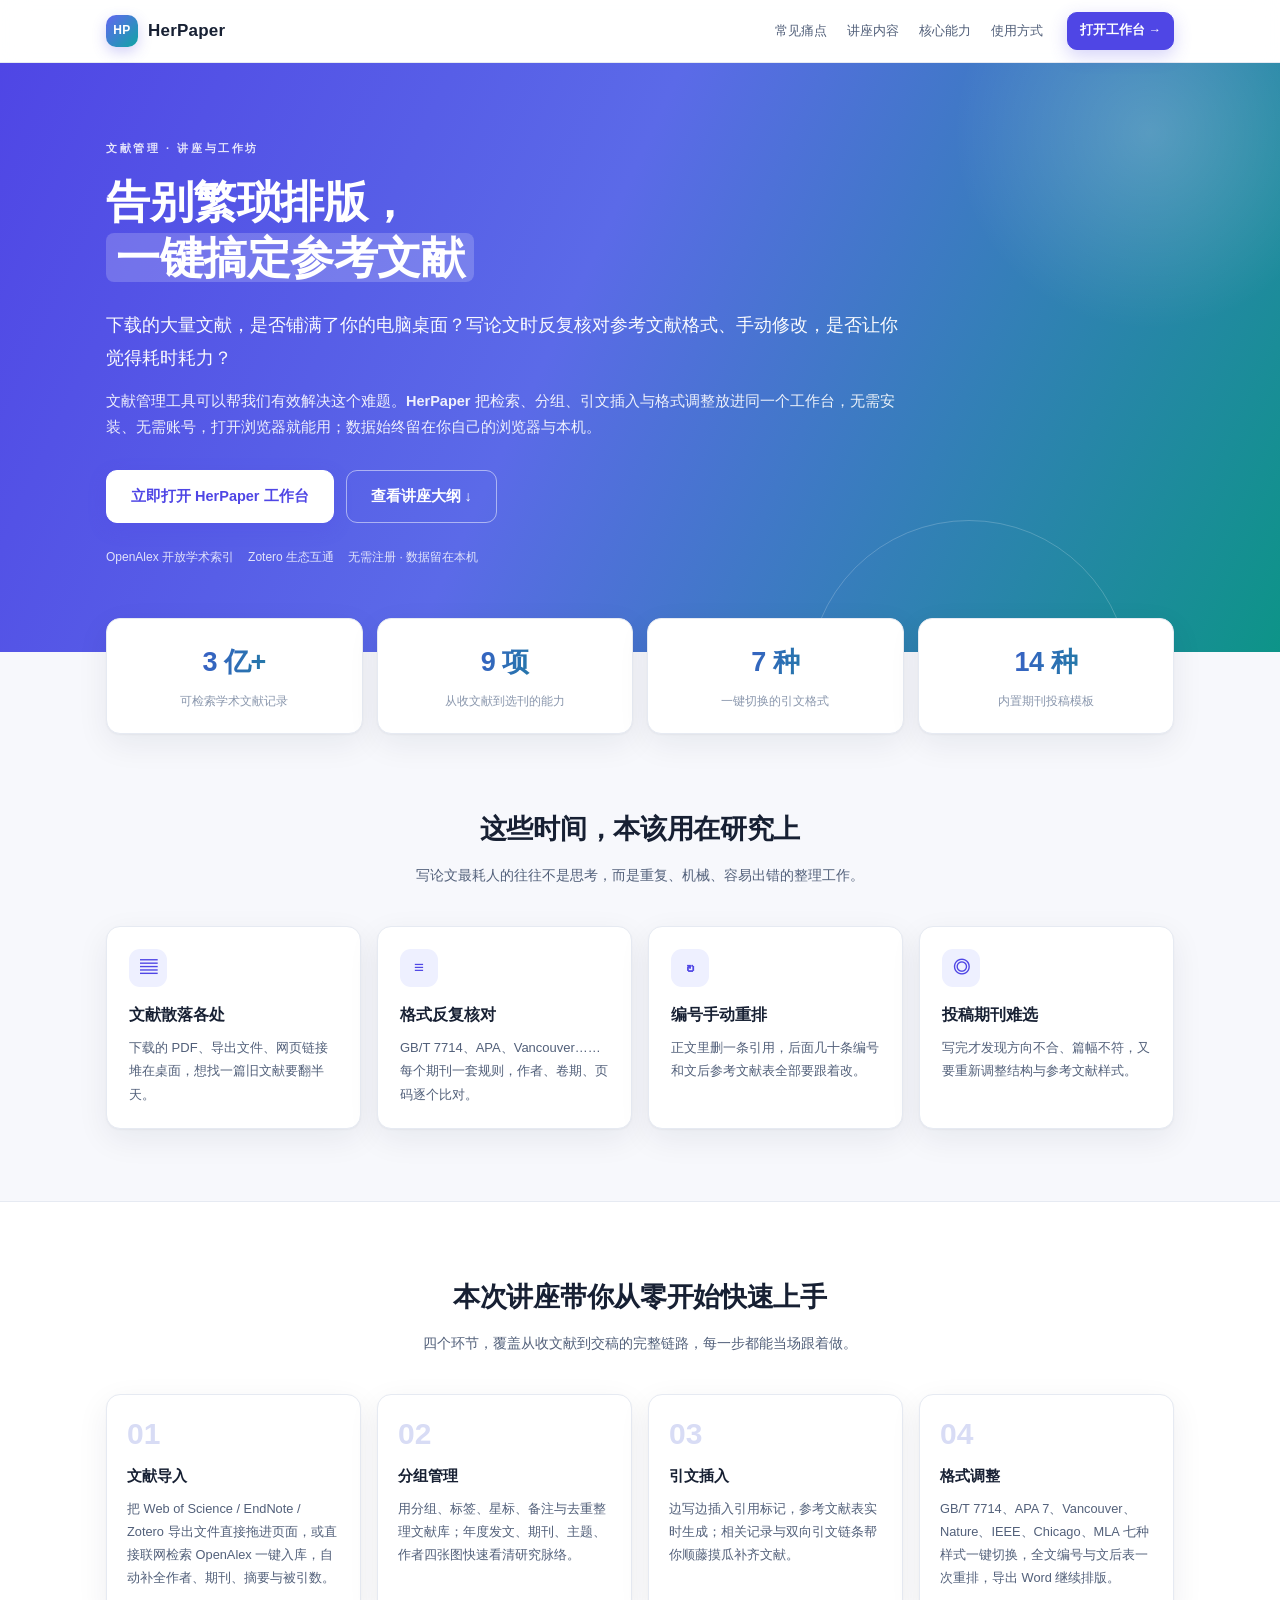
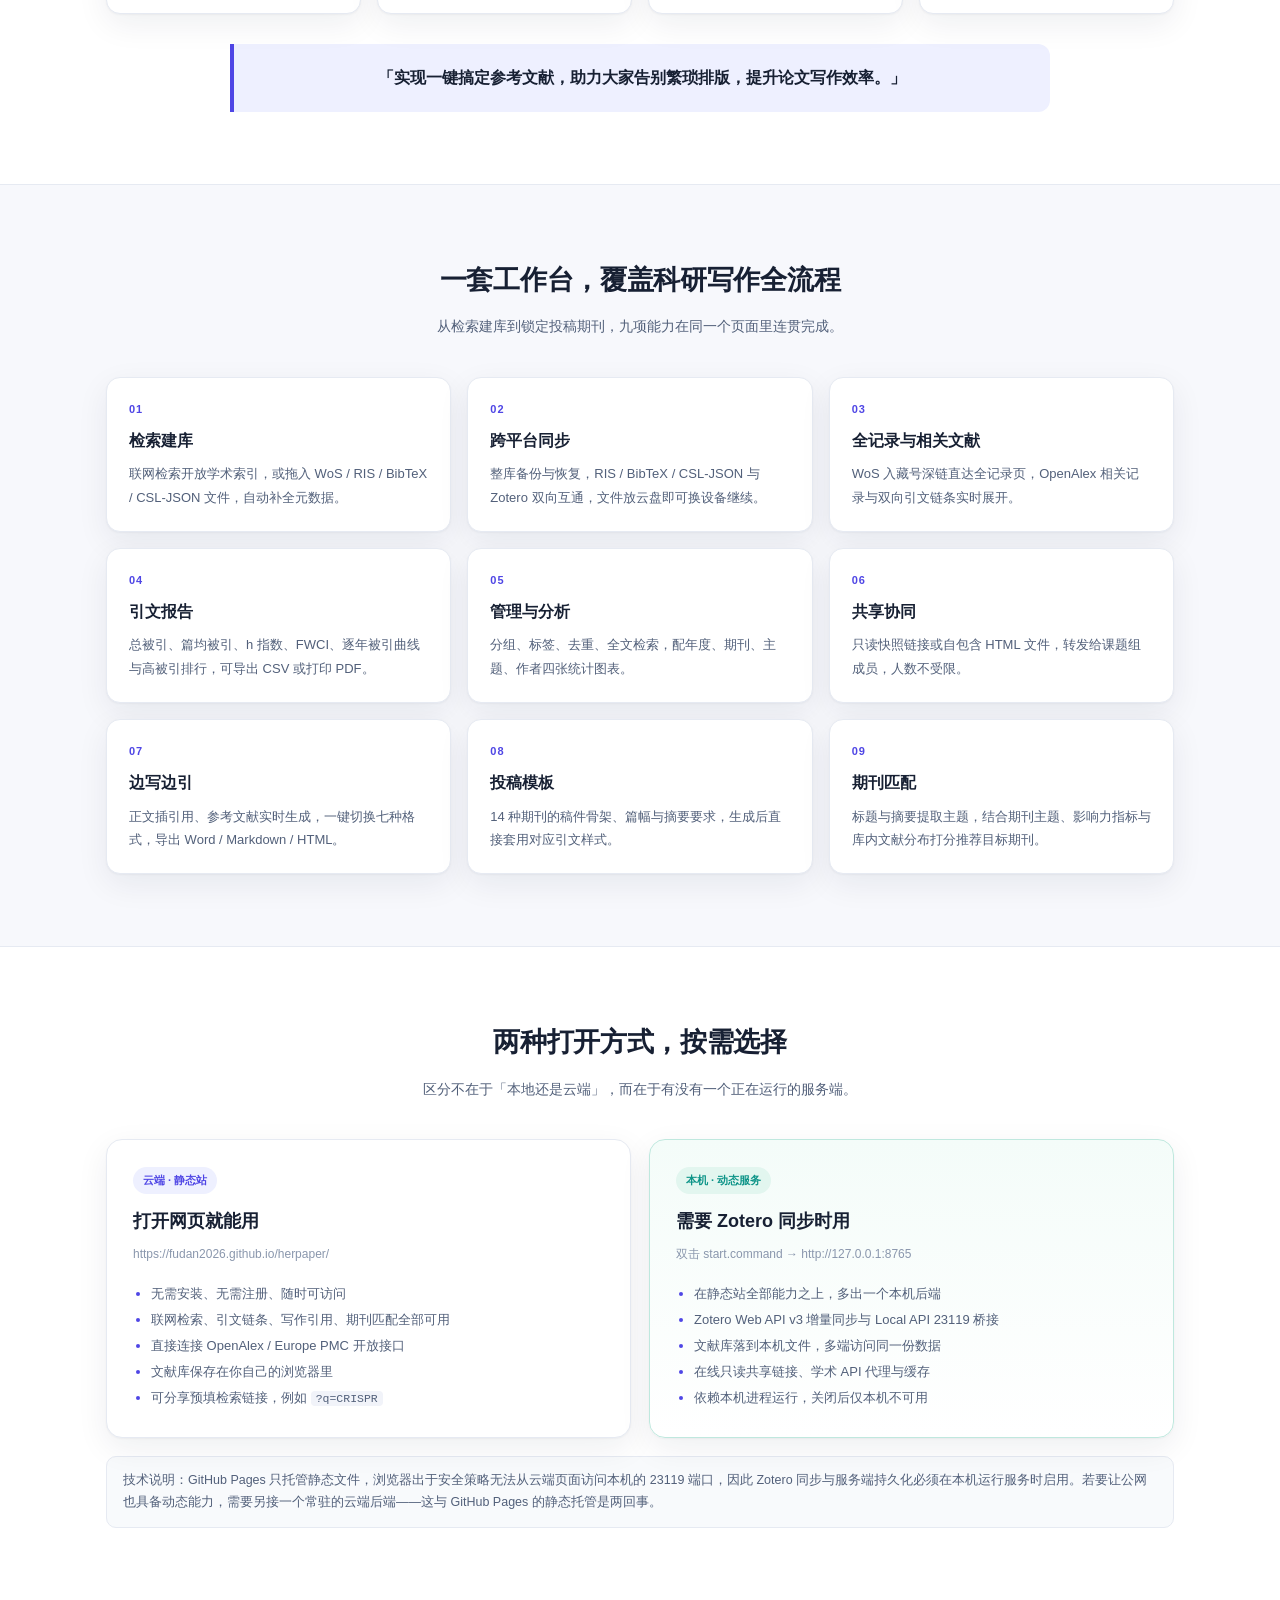
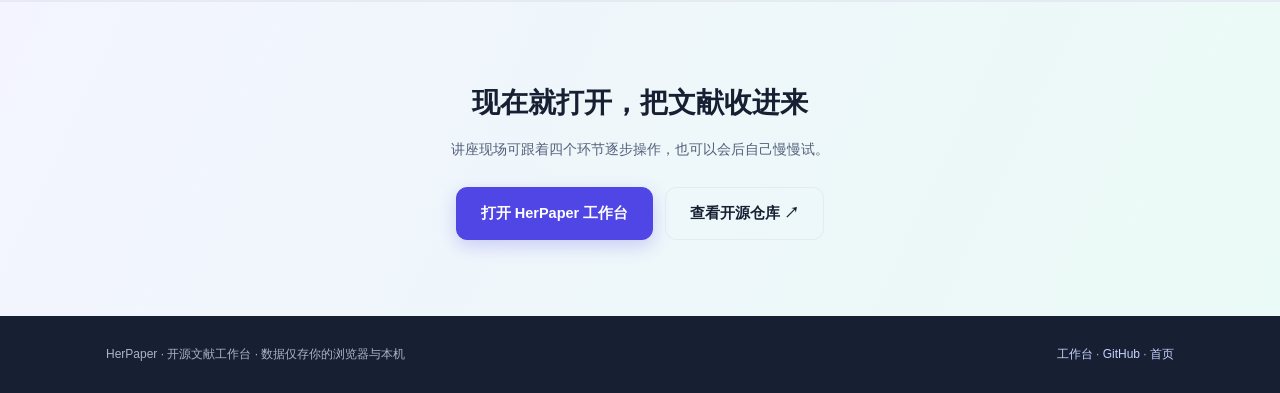
==== promo.html @ 25a781a9 "HerPaper promo landing page for the literature-management workshop + app entry link" ====
<!DOCTYPE html>
<html lang="zh-CN">
<head>
<meta charset="utf-8">
<meta name="viewport" content="width=device-width,initial-scale=1">
<title>HerPaper · 一键搞定参考文献</title>
<meta name="description" content="HerPaper 文献管理工作台：从零上手文献导入、分组管理、引文插入与格式调整，一键搞定参考文献，告别繁琐排版。">
<meta property="og:title" content="HerPaper · 一键搞定参考文献">
<meta property="og:description" content="讲座与工作坊：从零上手文献导入、分组管理、引文插入与格式调整。">
<meta property="og:type" content="website">
<link rel="stylesheet" href="promo.css">
</head>
<body>

<header class="nav">
  <div class="nav-in">
    <div class="brand"><span class="mark">HP</span> HerPaper</div>
    <nav class="nav-links">
      <a href="#pain">常见痛点</a><a href="#workshop">讲座内容</a><a href="#features">核心能力</a><a href="#modes">使用方式</a>
    </nav>
    <a class="btn primary small" href="index.html">打开工作台 →</a>
  </div>
</header>

<section class="hero">
  <div class="wrap">
    <div class="eyebrow">文献管理 · 讲座与工作坊</div>
    <h1>告别繁琐排版，<br><em>一键搞定参考文献</em></h1>
    <p class="lead">下载的大量文献，是否铺满了你的电脑桌面？写论文时反复核对参考文献格式、手动修改，是否让你觉得耗时耗力？</p>
    <p class="hero-desc">文献管理工具可以帮我们有效解决这个难题。<b>HerPaper</b> 把检索、分组、引文插入与格式调整放进同一个工作台，无需安装、无需账号，打开浏览器就能用；数据始终留在你自己的浏览器与本机。</p>
    <div class="cta-row">
      <a class="btn primary big" href="index.html">立即打开 HerPaper 工作台</a>
      <a class="btn ghost big" href="#workshop">查看讲座大纲 ↓</a>
    </div>
    <div class="trust">
      <span>OpenAlex 开放学术索引</span><span>Zotero 生态互通</span><span>无需注册 · 数据留在本机</span>
    </div>
  </div>
</section>

<div class="wrap stats reveal">
  <div class="stat"><b>3 亿+</b><span>可检索学术文献记录</span></div>
  <div class="stat"><b>9 项</b><span>从收文献到选刊的能力</span></div>
  <div class="stat"><b>7 种</b><span>一键切换的引文格式</span></div>
  <div class="stat"><b>14 种</b><span>内置期刊投稿模板</span></div>
</div>

<section class="section" id="pain">
  <div class="wrap">
    <div class="section-head reveal">
      <h2>这些时间，本该用在研究上</h2>
      <p>写论文最耗人的往往不是思考，而是重复、机械、容易出错的整理工作。</p>
    </div>
    <div class="grid4">
      <div class="card reveal"><div class="ic">▤</div><h3>文献散落各处</h3><p>下载的 PDF、导出文件、网页链接堆在桌面，想找一篇旧文献要翻半天。</p></div>
      <div class="card reveal"><div class="ic">≡</div><h3>格式反复核对</h3><p>GB/T 7714、APA、Vancouver……每个期刊一套规则，作者、卷期、页码逐个比对。</p></div>
      <div class="card reveal"><div class="ic">↻</div><h3>编号手动重排</h3><p>正文里删一条引用，后面几十条编号和文后参考文献表全部要跟着改。</p></div>
      <div class="card reveal"><div class="ic">◎</div><h3>投稿期刊难选</h3><p>写完才发现方向不合、篇幅不符，又要重新调整结构与参考文献样式。</p></div>
    </div>
  </div>
</section>

<section class="section alt" id="workshop">
  <div class="wrap">
    <div class="section-head reveal">
      <h2>本次讲座带你从零开始快速上手</h2>
      <p>四个环节，覆盖从收文献到交稿的完整链路，每一步都能当场跟着做。</p>
    </div>
    <div class="steps">
      <div class="step reveal"><div class="n">01</div><h3>文献导入</h3><p>把 Web of Science / EndNote / Zotero 导出文件直接拖进页面，或直接联网检索 OpenAlex 一键入库，自动补全作者、期刊、摘要与被引数。</p></div>
      <div class="step reveal"><div class="n">02</div><h3>分组管理</h3><p>用分组、标签、星标、备注与去重整理文献库；年度发文、期刊、主题、作者四张图快速看清研究脉络。</p></div>
      <div class="step reveal"><div class="n">03</div><h3>引文插入</h3><p>边写边插入引用标记，参考文献表实时生成；相关记录与双向引文链条帮你顺藤摸瓜补齐文献。</p></div>
      <div class="step reveal"><div class="n">04</div><h3>格式调整</h3><p>GB/T 7714、APA 7、Vancouver、Nature、IEEE、Chicago、MLA 七种样式一键切换，全文编号与文后表一次重排，导出 Word 继续排版。</p></div>
    </div>
    <div class="quote reveal">「实现一键搞定参考文献，助力大家告别繁琐排版，提升论文写作效率。」</div>
  </div>
</section>

<section class="section" id="features">
  <div class="wrap">
    <div class="section-head reveal">
      <h2>一套工作台，覆盖科研写作全流程</h2>
      <p>从检索建库到锁定投稿期刊，九项能力在同一个页面里连贯完成。</p>
    </div>
    <div class="grid3">
      <div class="card reveal"><div class="no">01</div><h3>检索建库</h3><p>联网检索开放学术索引，或拖入 WoS / RIS / BibTeX / CSL-JSON 文件，自动补全元数据。</p></div>
      <div class="card reveal"><div class="no">02</div><h3>跨平台同步</h3><p>整库备份与恢复，RIS / BibTeX / CSL-JSON 与 Zotero 双向互通，文件放云盘即可换设备继续。</p></div>
      <div class="card reveal"><div class="no">03</div><h3>全记录与相关文献</h3><p>WoS 入藏号深链直达全记录页，OpenAlex 相关记录与双向引文链条实时展开。</p></div>
      <div class="card reveal"><div class="no">04</div><h3>引文报告</h3><p>总被引、篇均被引、h 指数、FWCI、逐年被引曲线与高被引排行，可导出 CSV 或打印 PDF。</p></div>
      <div class="card reveal"><div class="no">05</div><h3>管理与分析</h3><p>分组、标签、去重、全文检索，配年度、期刊、主题、作者四张统计图表。</p></div>
      <div class="card reveal"><div class="no">06</div><h3>共享协同</h3><p>只读快照链接或自包含 HTML 文件，转发给课题组成员，人数不受限。</p></div>
      <div class="card reveal"><div class="no">07</div><h3>边写边引</h3><p>正文插引用、参考文献实时生成，一键切换七种格式，导出 Word / Markdown / HTML。</p></div>
      <div class="card reveal"><div class="no">08</div><h3>投稿模板</h3><p>14 种期刊的稿件骨架、篇幅与摘要要求，生成后直接套用对应引文样式。</p></div>
      <div class="card reveal"><div class="no">09</div><h3>期刊匹配</h3><p>标题与摘要提取主题，结合期刊主题、影响力指标与库内文献分布打分推荐目标期刊。</p></div>
    </div>
  </div>
</section>

<section class="section alt" id="modes">
  <div class="wrap">
    <div class="section-head reveal">
      <h2>两种打开方式，按需选择</h2>
      <p>区分不在于「本地还是云端」，而在于有没有一个正在运行的服务端。</p>
    </div>
    <div class="compare">
      <div class="mode reveal">
        <span class="tag">云端 · 静态站</span>
        <h3>打开网页就能用</h3>
        <div class="url">https://fudan2026.github.io/herpaper/</div>
        <ul>
          <li>无需安装、无需注册、随时可访问</li>
          <li>联网检索、引文链条、写作引用、期刊匹配全部可用</li>
          <li>直接连接 OpenAlex / Europe PMC 开放接口</li>
          <li>文献库保存在你自己的浏览器里</li>
          <li>可分享预填检索链接，例如 <code>?q=CRISPR</code></li>
        </ul>
      </div>
      <div class="mode local reveal">
        <span class="tag">本机 · 动态服务</span>
        <h3>需要 Zotero 同步时用</h3>
        <div class="url">双击 start.command → http://127.0.0.1:8765</div>
        <ul>
          <li>在静态站全部能力之上，多出一个本机后端</li>
          <li>Zotero Web API v3 增量同步与 Local API 23119 桥接</li>
          <li>文献库落到本机文件，多端访问同一份数据</li>
          <li>在线只读共享链接、学术 API 代理与缓存</li>
          <li>依赖本机进程运行，关闭后仅本机不可用</li>
        </ul>
      </div>
    </div>
    <div class="note reveal">技术说明：GitHub Pages 只托管静态文件，浏览器出于安全策略无法从云端页面访问本机的 23119 端口，因此 Zotero 同步与服务端持久化必须在本机运行服务时启用。若要让公网也具备动态能力，需要另接一个常驻的云端后端——这与 GitHub Pages 的静态托管是两回事。</div>
  </div>
</section>

<section class="final">
  <div class="wrap">
    <h2>现在就打开，把文献收进来</h2>
    <p>讲座现场可跟着四个环节逐步操作，也可以会后自己慢慢试。</p>
    <div class="cta-row">
      <a class="btn primary big" href="index.html">打开 HerPaper 工作台</a>
      <a class="btn ghost big" href="https://github.com/Fudan2026/herpaper">查看开源仓库 ↗</a>
    </div>
  </div>
</section>

<footer>
  <div class="wrap">
    <span>HerPaper · 开源文献工作台 · 数据仅存你的浏览器与本机</span>
    <span><a href="index.html">工作台</a> · <a href="https://github.com/Fudan2026/herpaper">GitHub</a> · <a href="https://fudan2026.github.io/herpaper/">首页</a></span>
  </div>
</footer>

<script>
(function(){
  var els = document.querySelectorAll('.reveal');
  if (!('IntersectionObserver' in window)) { els.forEach(function(e){e.classList.add('in');}); return; }
  var io = new IntersectionObserver(function(entries){
    entries.forEach(function(en){
      if (en.isIntersecting) { en.target.classList.add('in'); io.unobserve(en.target); }
    });
  }, {threshold:0.12, rootMargin:'0px 0px -30px 0px'});
  els.forEach(function(e,i){ e.style.transitionDelay = (i%4)*60 + 'ms'; io.observe(e); });
  var nav = document.querySelector('.nav');
  window.addEventListener('scroll', function(){ nav.style.boxShadow = window.scrollY > 20 ? '0 8px 24px rgba(20,30,60,.08)' : 'none'; }, {passive:true});
})();
</script>
</body>
</html>
---- promo.css ----
:root{
  --bg:#f7f8fc; --panel:#ffffff; --ink:#172033; --ink2:#52607a; --muted:#8a97ad;
  --line:#e6eaf2; --brand:#4f46e5; --brand2:#0d9488; --brand-soft:#eef0ff;
  --shadow:0 1px 2px rgba(20,30,60,.04),0 10px 32px rgba(20,30,60,.07);
  --radius:14px;
}
*{box-sizing:border-box}
html{scroll-behavior:smooth}
body{margin:0;background:var(--bg);color:var(--ink);font-family:-apple-system,BlinkMacSystemFont,"SF Pro SC","PingFang SC","Microsoft YaHei",Arial,sans-serif;font-size:15px;line-height:1.75;-webkit-font-smoothing:antialiased}
a{color:inherit;text-decoration:none}
code{background:#f1f3f9;border-radius:4px;padding:1px 5px;font-size:11.5px}
.wrap{max-width:1120px;margin:0 auto;padding:0 26px}

/* nav */
.nav{position:sticky;top:0;z-index:20;background:rgba(255,255,255,.9);backdrop-filter:blur(14px);border-bottom:1px solid var(--line)}
.nav-in{max-width:1120px;margin:0 auto;padding:12px 26px;display:flex;align-items:center;gap:24px}
.brand{display:flex;align-items:center;gap:10px;font-weight:750;font-size:17px;letter-spacing:.2px}
.mark{width:32px;height:32px;border-radius:10px;background:linear-gradient(135deg,#6366f1,#0ea5a4);color:#fff;display:grid;place-items:center;font-size:12px;font-weight:800;letter-spacing:.5px;box-shadow:0 5px 14px rgba(79,70,229,.25)}
.nav-links{display:flex;gap:20px;margin-left:auto;font-size:13px;color:var(--ink2)}
.nav-links a:hover{color:var(--brand)}
.btn{display:inline-flex;align-items:center;justify-content:center;gap:7px;border:1px solid var(--line);background:#fff;border-radius:10px;padding:9px 16px;font-size:13px;font-weight:650;cursor:pointer;transition:.18s;white-space:nowrap}
.btn:hover{transform:translateY(-1px);border-color:#c7cdf5;box-shadow:var(--shadow)}
.btn.primary{background:var(--brand);border-color:var(--brand);color:#fff;box-shadow:0 6px 18px rgba(79,70,229,.24)}
.btn.primary:hover{background:#4338ca}
.btn.ghost{background:transparent}
.btn.big{padding:13px 24px;font-size:14.5px;border-radius:11px}
.btn.small{padding:7px 12px;font-size:12.5px}

/* hero */
.hero{position:relative;overflow:hidden;background:linear-gradient(115deg,#4f46e5 0%,#5b6ae8 44%,#0d9488 100%);color:#fff;padding:76px 0 84px}
.hero::after{content:"";position:absolute;right:-80px;top:-140px;width:420px;height:420px;border-radius:50%;background:radial-gradient(circle,rgba(255,255,255,.20),transparent 66%)}
.hero::before{content:"";position:absolute;right:150px;bottom:-190px;width:320px;height:320px;border-radius:50%;border:1px solid rgba(255,255,255,.20)}
.hero .wrap{position:relative;z-index:2}
.eyebrow{font-size:11px;letter-spacing:2.6px;font-weight:750;opacity:.85;margin-bottom:16px}
.hero h1{font-size:44px;line-height:1.28;margin:0 0 22px;font-weight:780;letter-spacing:-.5px}
.hero h1 em{font-style:normal;background:rgba(255,255,255,.19);padding:0 10px;border-radius:8px;box-decoration-break:clone}
.lead{font-size:18px;line-height:1.85;opacity:.97;max-width:800px;margin:0 0 14px;font-weight:550}
.hero-desc{font-size:14.5px;opacity:.9;max-width:790px;margin:0 0 30px}
.cta-row{display:flex;gap:12px;flex-wrap:wrap;margin-bottom:24px}
.hero .btn.ghost{border-color:rgba(255,255,255,.5);color:#fff}
.hero .btn.ghost:hover{background:rgba(255,255,255,.12)}
.hero .btn.primary{background:#fff;color:var(--brand);border-color:#fff}
.hero .btn.primary:hover{background:#f2f3ff}
.trust{font-size:12px;opacity:.82}
.trust span{margin-right:14px;white-space:nowrap}

/* stats */
.stats{display:grid;grid-template-columns:repeat(4,1fr);gap:14px;margin:-34px auto 0;position:relative;z-index:5;max-width:1120px}
.stat{background:#fff;border:1px solid var(--line);border-radius:var(--radius);padding:20px 18px;box-shadow:var(--shadow);text-align:center}
.stat b{display:block;font-size:27px;font-weight:780;letter-spacing:-.5px;background:linear-gradient(100deg,#4f46e5,#0d9488);-webkit-background-clip:text;background-clip:text;color:transparent}
.stat span{font-size:12px;color:var(--muted)}

/* sections */
.section{padding:72px 0}
.section.alt{background:#fff;border-top:1px solid var(--line);border-bottom:1px solid var(--line)}
.section-head{text-align:center;margin-bottom:38px}
.section-head h2,.section>h2{font-size:27px;font-weight:760;margin:0 0 10px;letter-spacing:-.3px}
.section-head p,.section>.sub{color:var(--ink2);font-size:14px;margin:0}
.section>.sub{margin-bottom:30px}
.grid4{display:grid;grid-template-columns:repeat(4,1fr);gap:16px}
.grid3{display:grid;grid-template-columns:repeat(3,1fr);gap:16px}
.card{background:#fff;border:1px solid var(--line);border-radius:var(--radius);padding:22px;box-shadow:var(--shadow);transition:.2s}
.card:hover{transform:translateY(-3px);border-color:#c7cdf5}
.card .ic{width:38px;height:38px;border-radius:11px;background:var(--brand-soft);color:var(--brand);display:grid;place-items:center;font-size:17px;font-weight:750;margin-bottom:14px}
.card h3{margin:0 0 8px;font-size:15.5px;font-weight:700}
.card p{margin:0;color:var(--ink2);font-size:13px;line-height:1.8}
.card .no{font-size:11px;font-weight:750;color:var(--brand);letter-spacing:1px;margin-bottom:8px}

/* steps */
.steps{display:grid;grid-template-columns:repeat(4,1fr);gap:16px;counter-reset:s}
.step{position:relative;background:#fff;border:1px solid var(--line);border-radius:var(--radius);padding:24px 20px;box-shadow:var(--shadow)}
.step .n{font-size:30px;font-weight:800;line-height:1;color:#d8dcf5;margin-bottom:14px}
.step h3{margin:0 0 8px;font-size:15px;font-weight:700}
.step p{margin:0;font-size:12.8px;color:var(--ink2);line-height:1.8}
.quote{margin:30px auto 0;max-width:820px;text-align:center;font-size:16px;font-weight:600;color:var(--ink);padding:20px 24px;background:var(--brand-soft);border-left:4px solid var(--brand);border-radius:0 12px 12px 0}

/* compare */
.compare{display:grid;grid-template-columns:1fr 1fr;gap:18px;margin-top:8px}
.mode{background:#fff;border:1px solid var(--line);border-radius:16px;padding:26px;box-shadow:var(--shadow)}
.mode.local{border-color:#bfe8de;background:linear-gradient(180deg,#f4fcf9,#fff)}
.mode .tag{display:inline-block;font-size:11px;font-weight:700;padding:4px 10px;border-radius:99px;background:var(--brand-soft);color:var(--brand);margin-bottom:12px}
.mode.local .tag{background:#e2f6ef;color:var(--brand2)}
.mode h3{margin:0 0 6px;font-size:18px;font-weight:730}
.mode .url{font-size:12px;color:var(--muted);word-break:break-all;margin-bottom:16px}
.mode ul{margin:0;padding-left:18px;color:var(--ink2);font-size:13px;line-height:2}
.mode li::marker{color:var(--brand)}
.note{margin-top:18px;padding:13px 16px;background:#f8fafc;border:1px solid var(--line);border-radius:10px;font-size:12.5px;color:var(--ink2)}

/* final cta */
.final{text-align:center;padding:76px 0;background:linear-gradient(115deg,#f3f4ff,#eafaf6);border-top:1px solid var(--line)}
.final h2{font-size:28px;margin:0 0 10px;font-weight:770}
.final p{color:var(--ink2);font-size:14px;margin:0 0 26px}
.final .cta-row{justify-content:center;margin:0}
footer{background:#172033;color:#aab4c8;padding:28px 0;font-size:12px}
footer .wrap{display:flex;justify-content:space-between;gap:16px;flex-wrap:wrap}
footer a{color:#c7d2fe}
footer a:hover{text-decoration:underline}

/* reveal */
.reveal{opacity:0;transform:translateY(16px);transition:opacity .55s ease,transform .55s ease}
.reveal.in{opacity:1;transform:none}
@media(prefers-reduced-motion:reduce){.reveal{opacity:1;transform:none;transition:none}}
@media(max-width:900px){
  .grid4,.stats,.steps{grid-template-columns:repeat(2,1fr)}
  .grid3,.compare{grid-template-columns:1fr}
  .hero h1{font-size:33px}
  .nav-links{display:none}
  .stats{margin-top:20px}
}
@media(max-width:560px){
  .grid4,.stats,.steps{grid-template-columns:1fr}
  .hero{padding:56px 0 70px}
  .hero h1{font-size:28px}
  .lead{font-size:16px}
  .section{padding:52px 0}
}
@media print{
  .nav,.final{display:none}
  .hero{background:#4f46e5!important;-webkit-print-color-adjust:exact;print-color-adjust:exact}
  .reveal{opacity:1!important;transform:none!important}
}
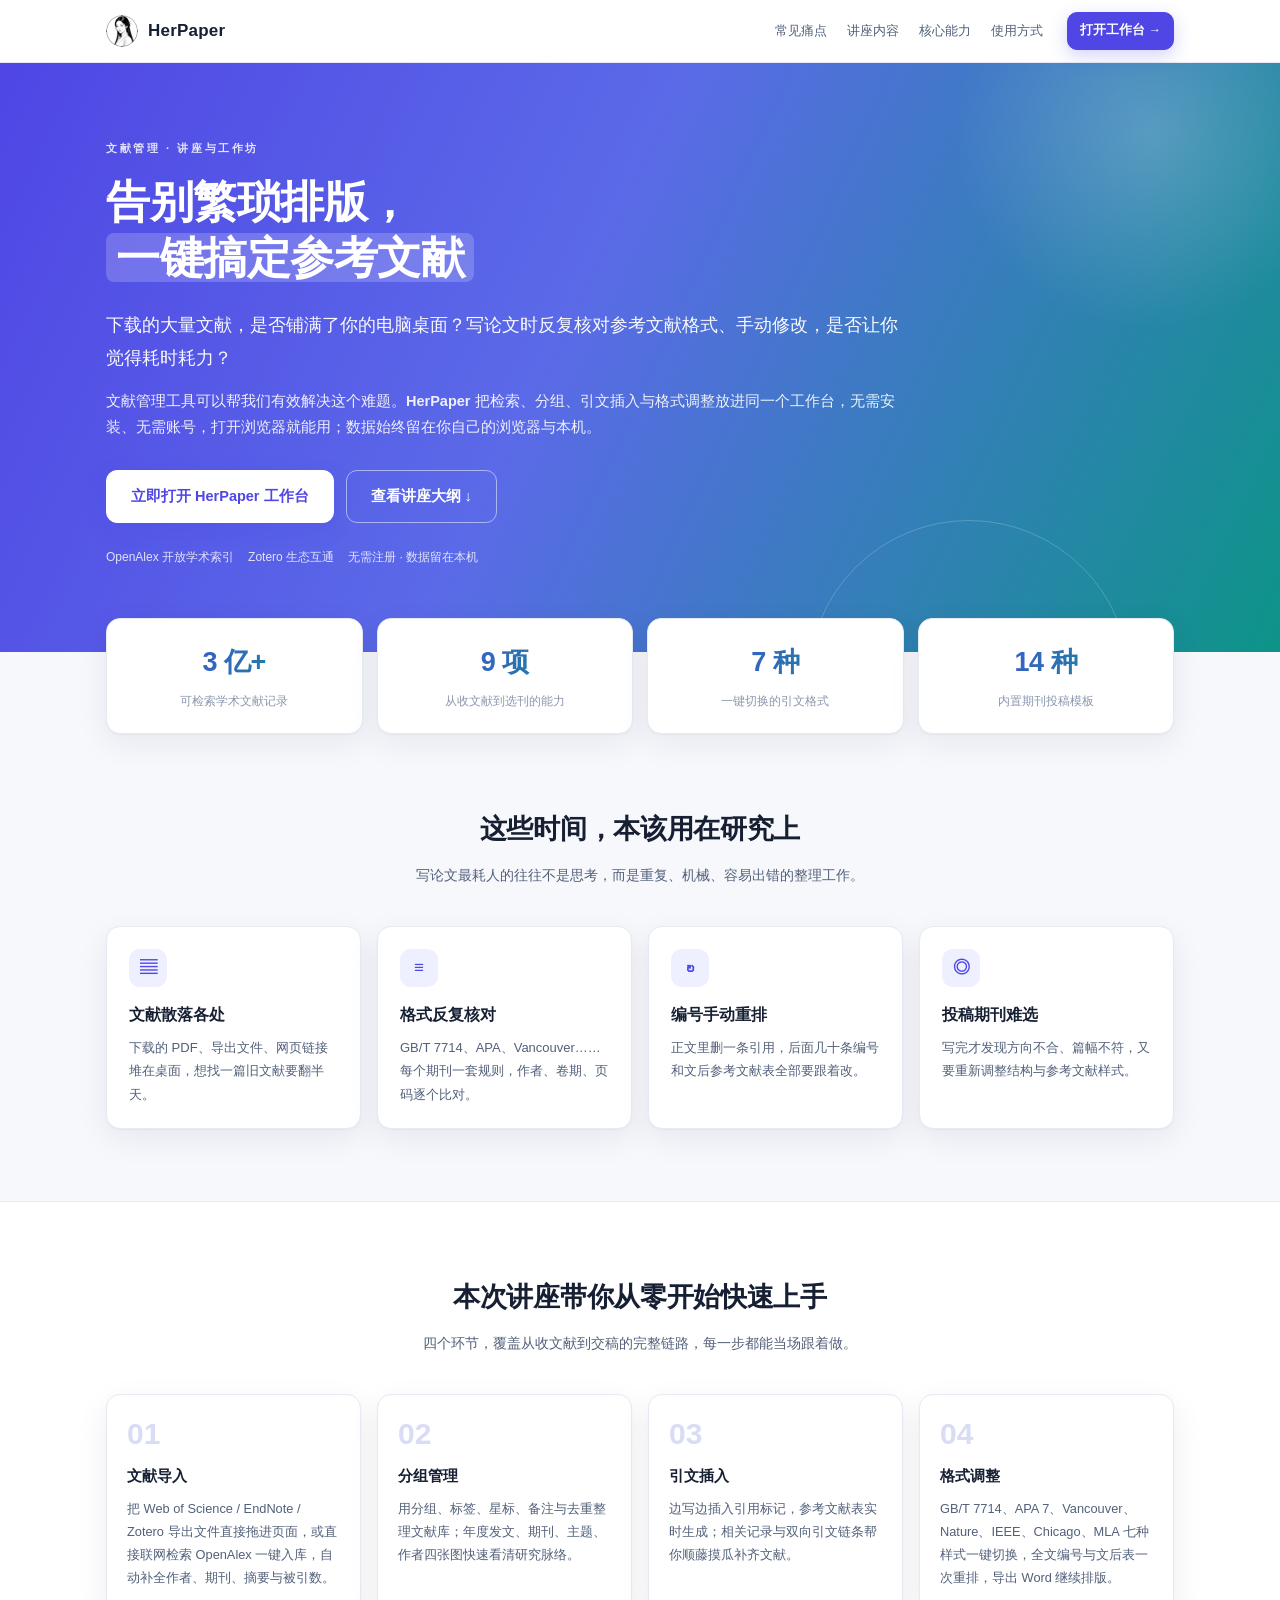
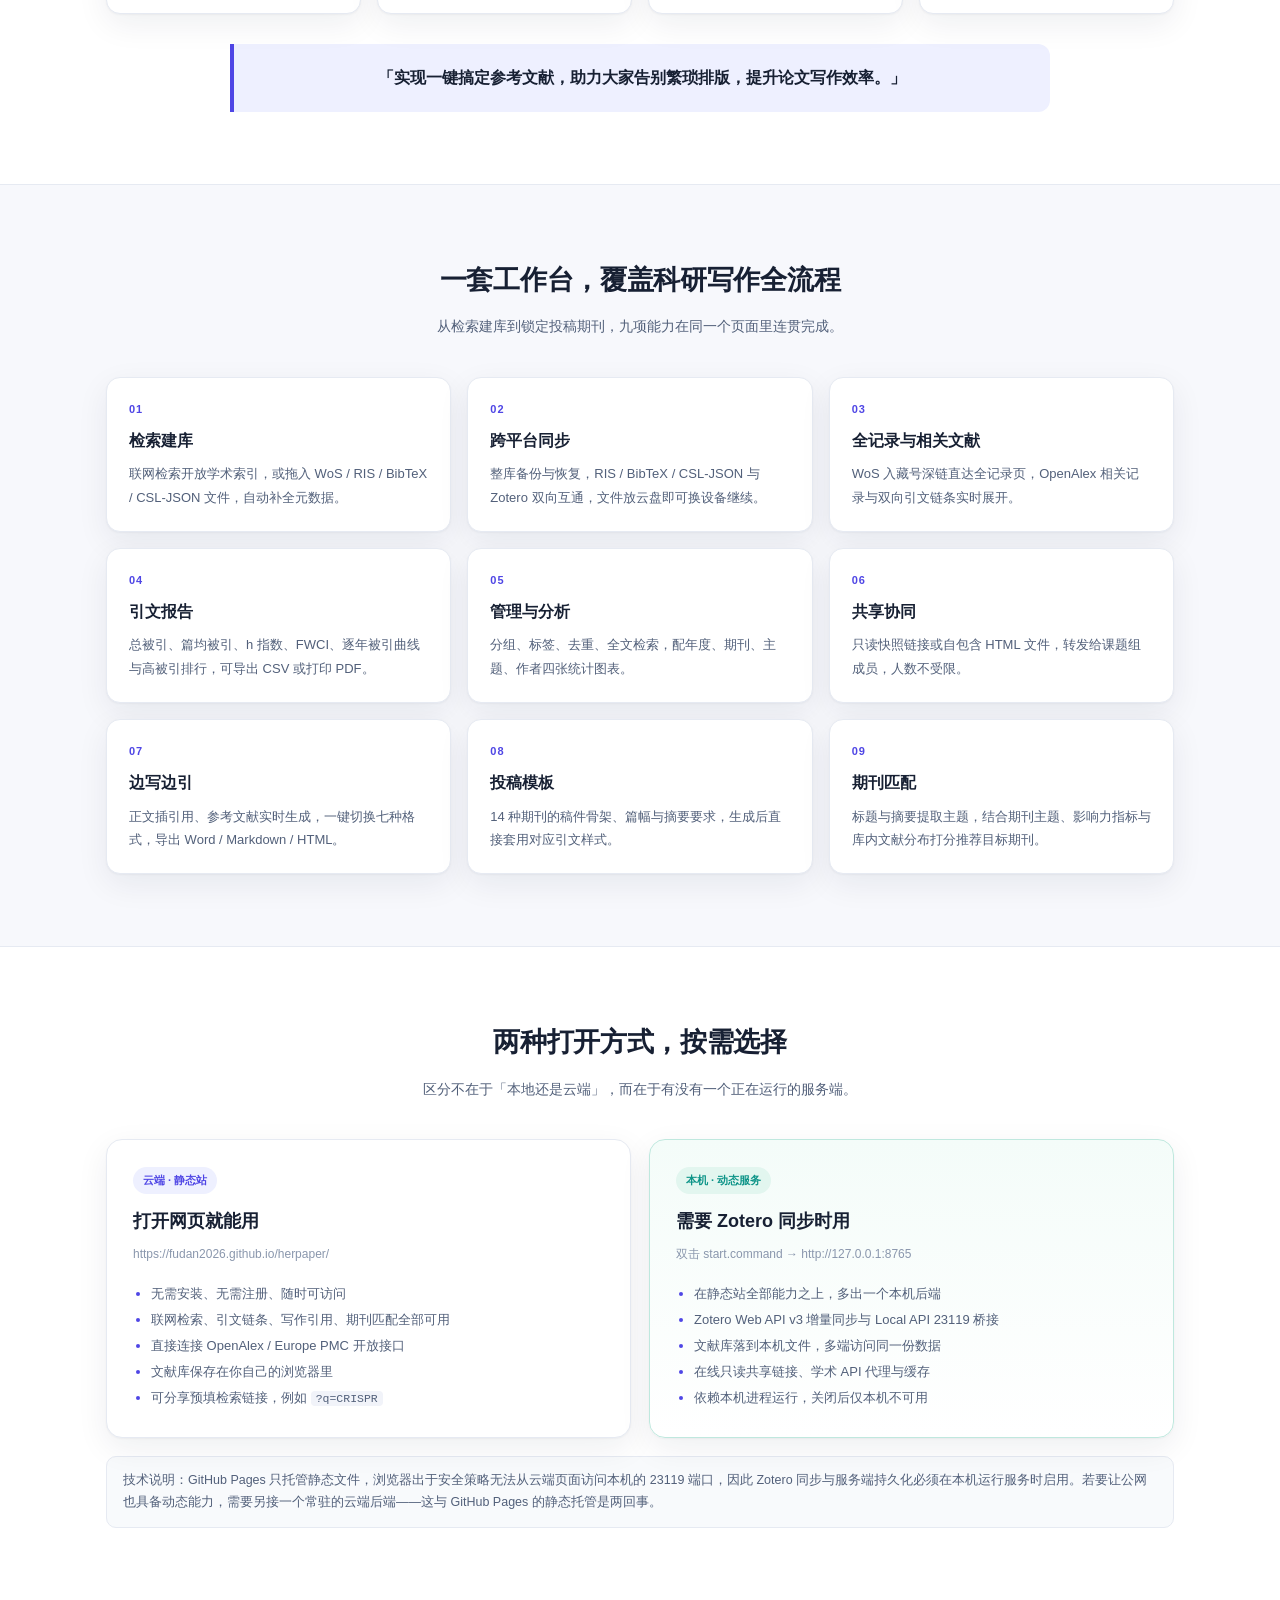
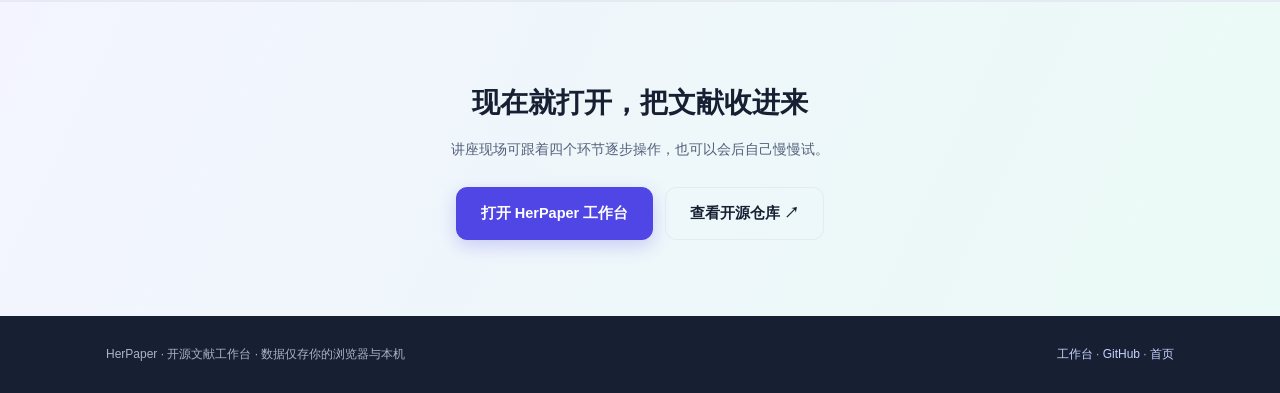
==== commit 5d8d8839: "HerPaper: final monochrome product icon (AI-generated portrait) on app and promo" ====
--- a/promo.html
+++ b/promo.html
@@ -9,12 +9,13 @@
 <meta property="og:description" content="讲座与工作坊：从零上手文献导入、分组管理、引文插入与格式调整。">
 <meta property="og:type" content="website">
 <link rel="stylesheet" href="promo.css">
+<link rel="icon" type="image/png" href="assets/herpaper-icon-32.png">
 </head>
 <body>
 
 <header class="nav">
   <div class="nav-in">
-    <div class="brand"><span class="mark">HP</span> HerPaper</div>
+    <div class="brand"><img class="brand-icon" src="assets/herpaper-icon-32.png" alt=""> HerPaper</div>
     <nav class="nav-links">
       <a href="#pain">常见痛点</a><a href="#workshop">讲座内容</a><a href="#features">核心能力</a><a href="#modes">使用方式</a>
     </nav>
--- a/promo.css
+++ b/promo.css
@@ -15,6 +15,7 @@
 .nav{position:sticky;top:0;z-index:20;background:rgba(255,255,255,.9);backdrop-filter:blur(14px);border-bottom:1px solid var(--line)}
 .nav-in{max-width:1120px;margin:0 auto;padding:12px 26px;display:flex;align-items:center;gap:24px}
 .brand{display:flex;align-items:center;gap:10px;font-weight:750;font-size:17px;letter-spacing:.2px}
+.brand-icon{width:32px;height:32px;border-radius:50%;display:block}
 .mark{width:32px;height:32px;border-radius:10px;background:linear-gradient(135deg,#6366f1,#0ea5a4);color:#fff;display:grid;place-items:center;font-size:12px;font-weight:800;letter-spacing:.5px;box-shadow:0 5px 14px rgba(79,70,229,.25)}
 .nav-links{display:flex;gap:20px;margin-left:auto;font-size:13px;color:var(--ink2)}
 .nav-links a:hover{color:var(--brand)}
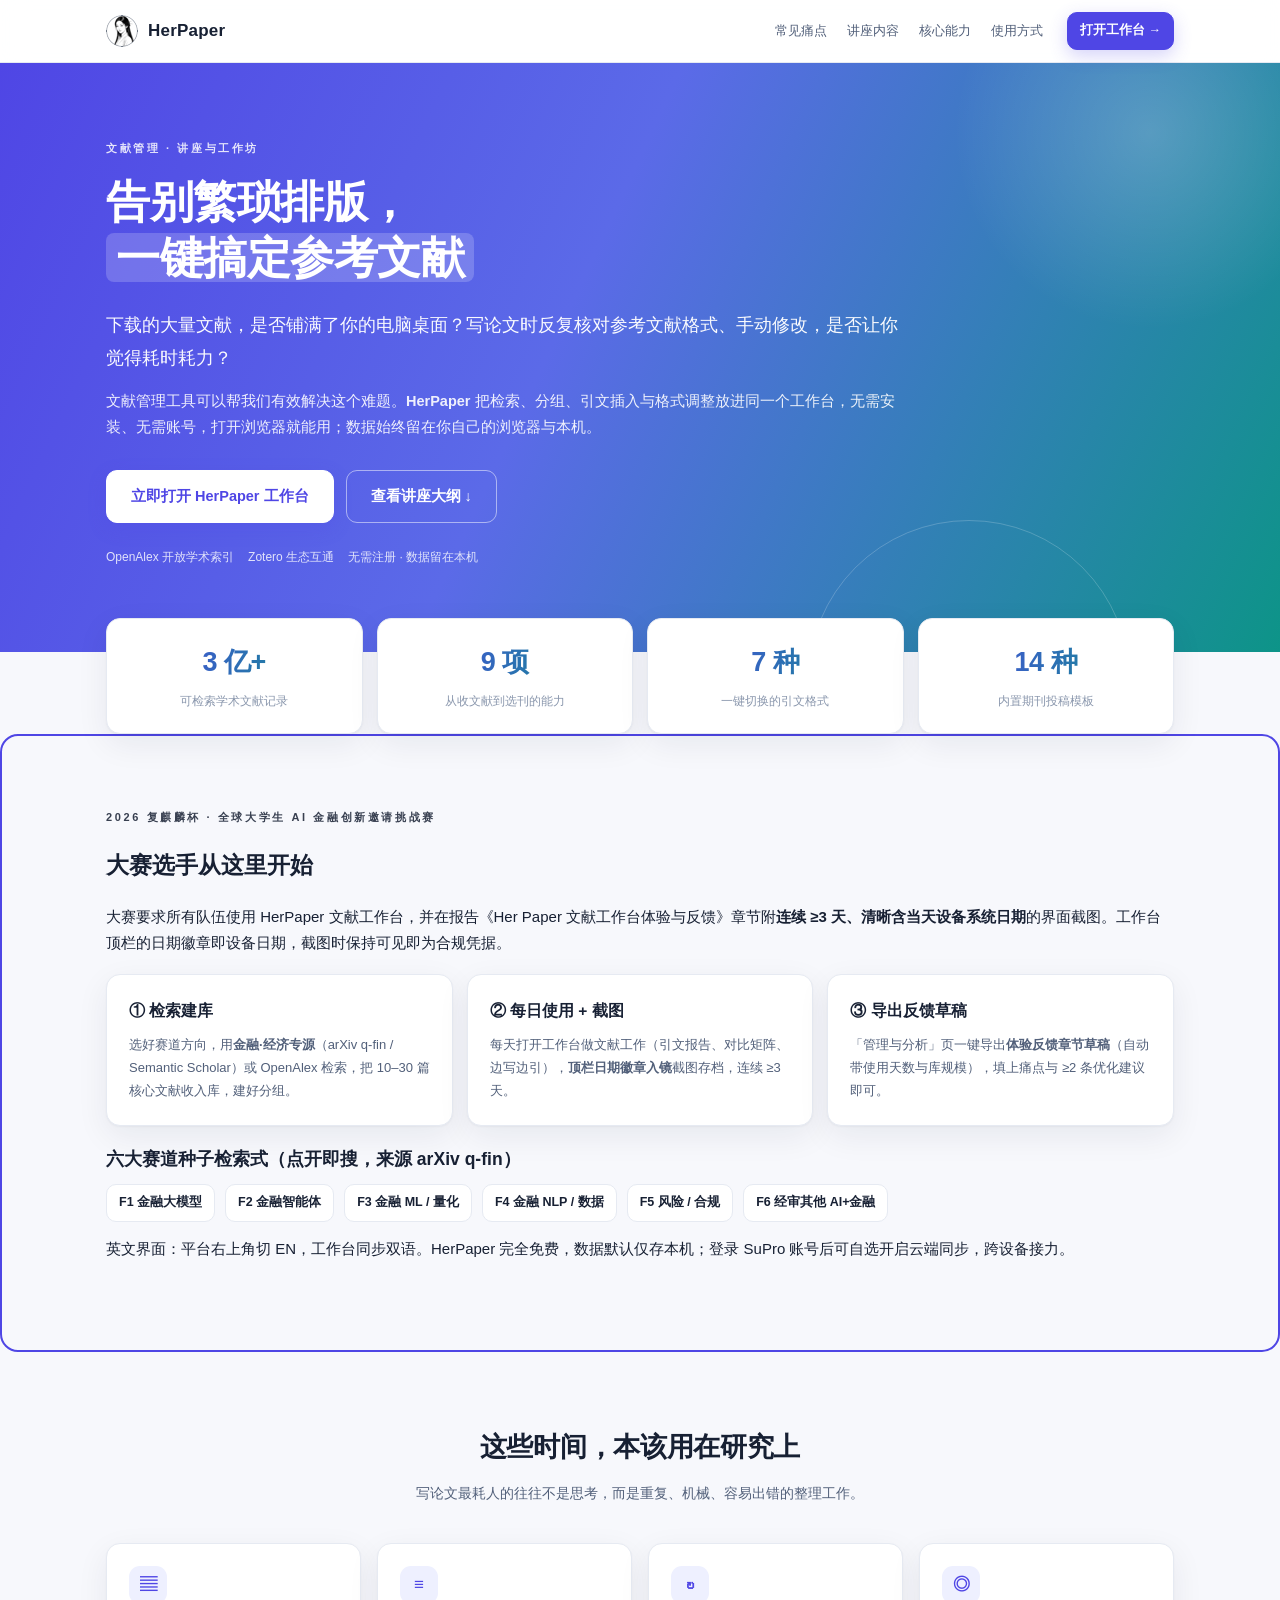
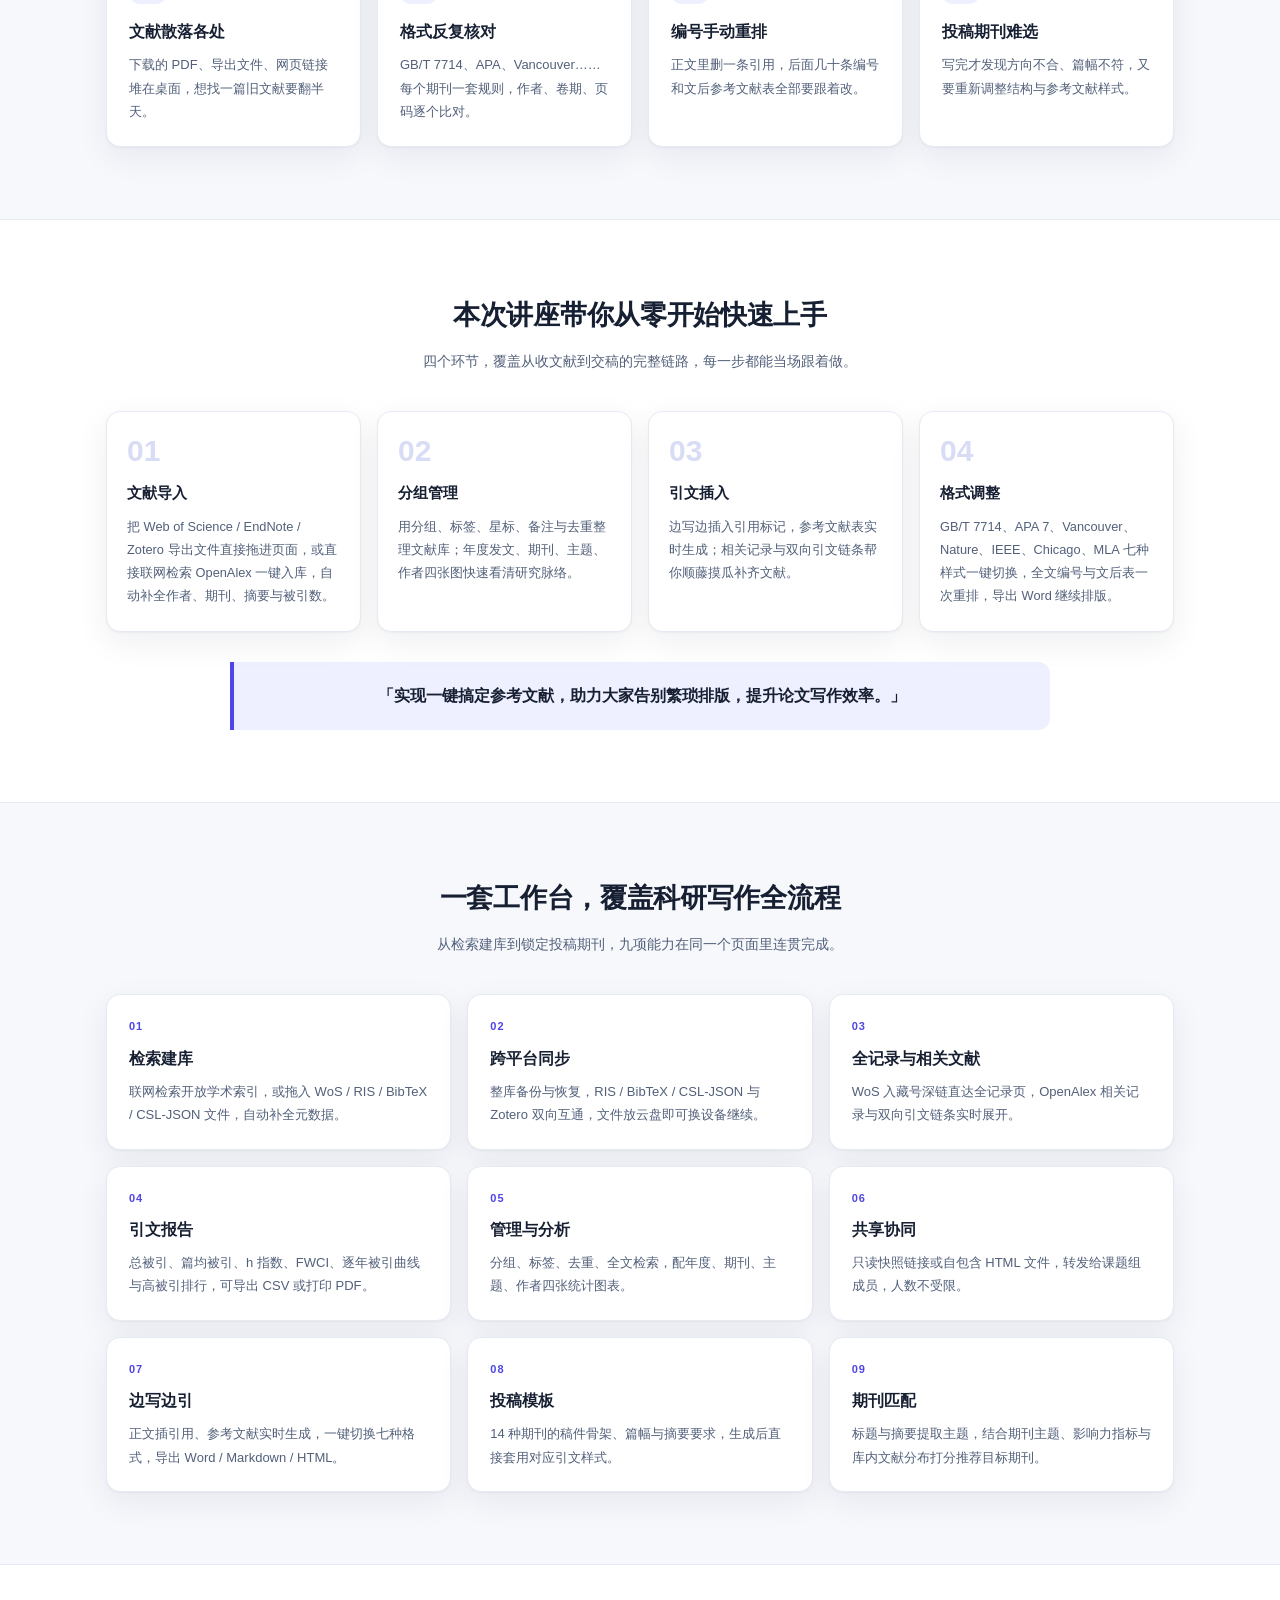
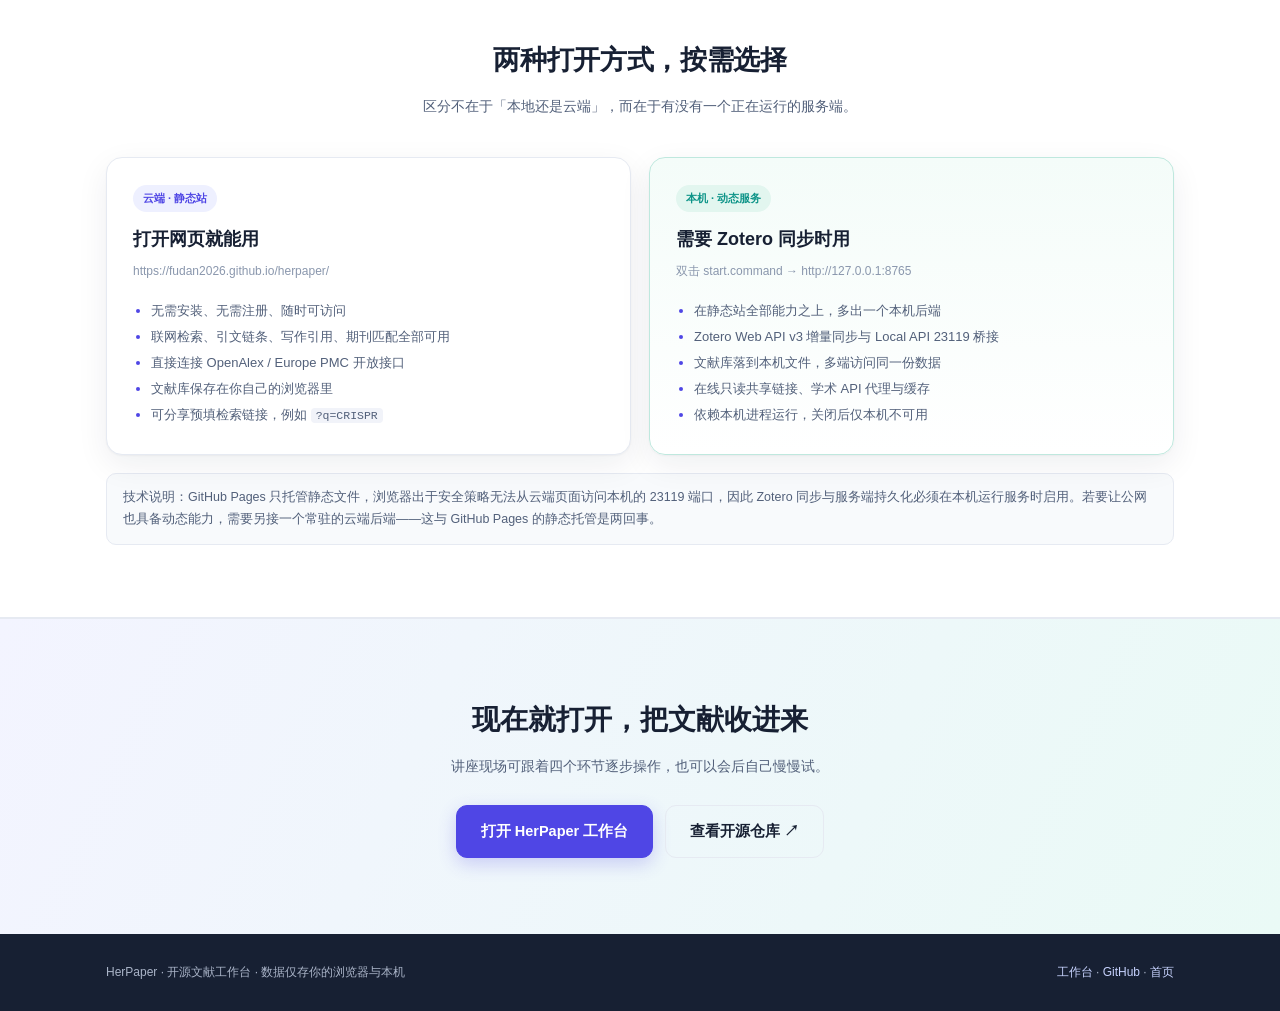
==== commit 93975ea4: "feat: 2026 Fuqilin Cup enablement — arXiv q-fin + Semantic Scholar sources, dated screenshot badge, " ====
--- a/promo.html
+++ b/promo.html
@@ -45,6 +45,30 @@
   <div class="stat"><b>7 种</b><span>一键切换的引文格式</span></div>
   <div class="stat"><b>14 种</b><span>内置期刊投稿模板</span></div>
 </div>
+
+<!-- 2026 复麒麟杯专区（大赛选手第一站）：三步上手 + 资格闸合规攻略 + 六赛道种子检索 -->
+<section class="section" id="cup" style="border:2px solid #4f46e5;border-radius:18px">
+  <div class="wrap">
+    <div class="eyebrow">2026 复麒麟杯 · 全球大学生 AI 金融创新邀请挑战赛</div>
+    <h2>大赛选手从这里开始</h2>
+    <p class="para">大赛要求所有队伍使用 HerPaper 文献工作台，并在报告《Her Paper 文献工作台体验与反馈》章节附<b>连续 ≥3 天、清晰含当天设备系统日期</b>的界面截图。工作台顶栏的日期徽章即设备日期，截图时保持可见即为合规凭据。</p>
+    <div class="grid3" style="display:grid;grid-template-columns:repeat(3,1fr);gap:14px;margin:18px 0">
+      <div class="card"><h3 style="margin:0 0 8px">① 检索建库</h3><p class="para" style="margin:0">选好赛道方向，用<b>金融·经济专源</b>（arXiv q-fin / Semantic Scholar）或 OpenAlex 检索，把 10–30 篇核心文献收入库，建好分组。</p></div>
+      <div class="card"><h3 style="margin:0 0 8px">② 每日使用 + 截图</h3><p class="para" style="margin:0">每天打开工作台做文献工作（引文报告、对比矩阵、边写边引），<b>顶栏日期徽章入镜</b>截图存档，连续 ≥3 天。</p></div>
+      <div class="card"><h3 style="margin:0 0 8px">③ 导出反馈草稿</h3><p class="para" style="margin:0">「管理与分析」页一键导出<b>体验反馈章节草稿</b>（自动带使用天数与库规模），填上痛点与 ≥2 条优化建议即可。</p></div>
+    </div>
+    <h3 style="margin:16px 0 10px">六大赛道种子检索式（点开即搜，来源 arXiv q-fin）</h3>
+    <div class="btn-row" style="display:flex;flex-wrap:wrap;gap:10px">
+      <a class="btn small" href="index.html?q=large+language+model+finance&source=arxiv">F1 金融大模型</a>
+      <a class="btn small" href="index.html?q=agent+financial+workflow&source=arxiv">F2 金融智能体</a>
+      <a class="btn small" href="index.html?q=machine+learning+stock+market&source=arxiv">F3 金融 ML / 量化</a>
+      <a class="btn small" href="index.html?q=financial+NLP+text+mining&source=arxiv">F4 金融 NLP / 数据</a>
+      <a class="btn small" href="index.html?q=risk+management+regulation+AI&source=arxiv">F5 风险 / 合规</a>
+      <a class="btn small" href="index.html?q=fintech+AI+application&source=arxiv">F6 经审其他 AI+金融</a>
+    </div>
+    <p class="para" style="margin-top:14px">英文界面：平台右上角切 EN，工作台同步双语。HerPaper 完全免费，数据默认仅存本机；登录 SuPro 账号后可自选开启云端同步，跨设备接力。</p>
+  </div>
+</section>
 
 <section class="section" id="pain">
   <div class="wrap">
